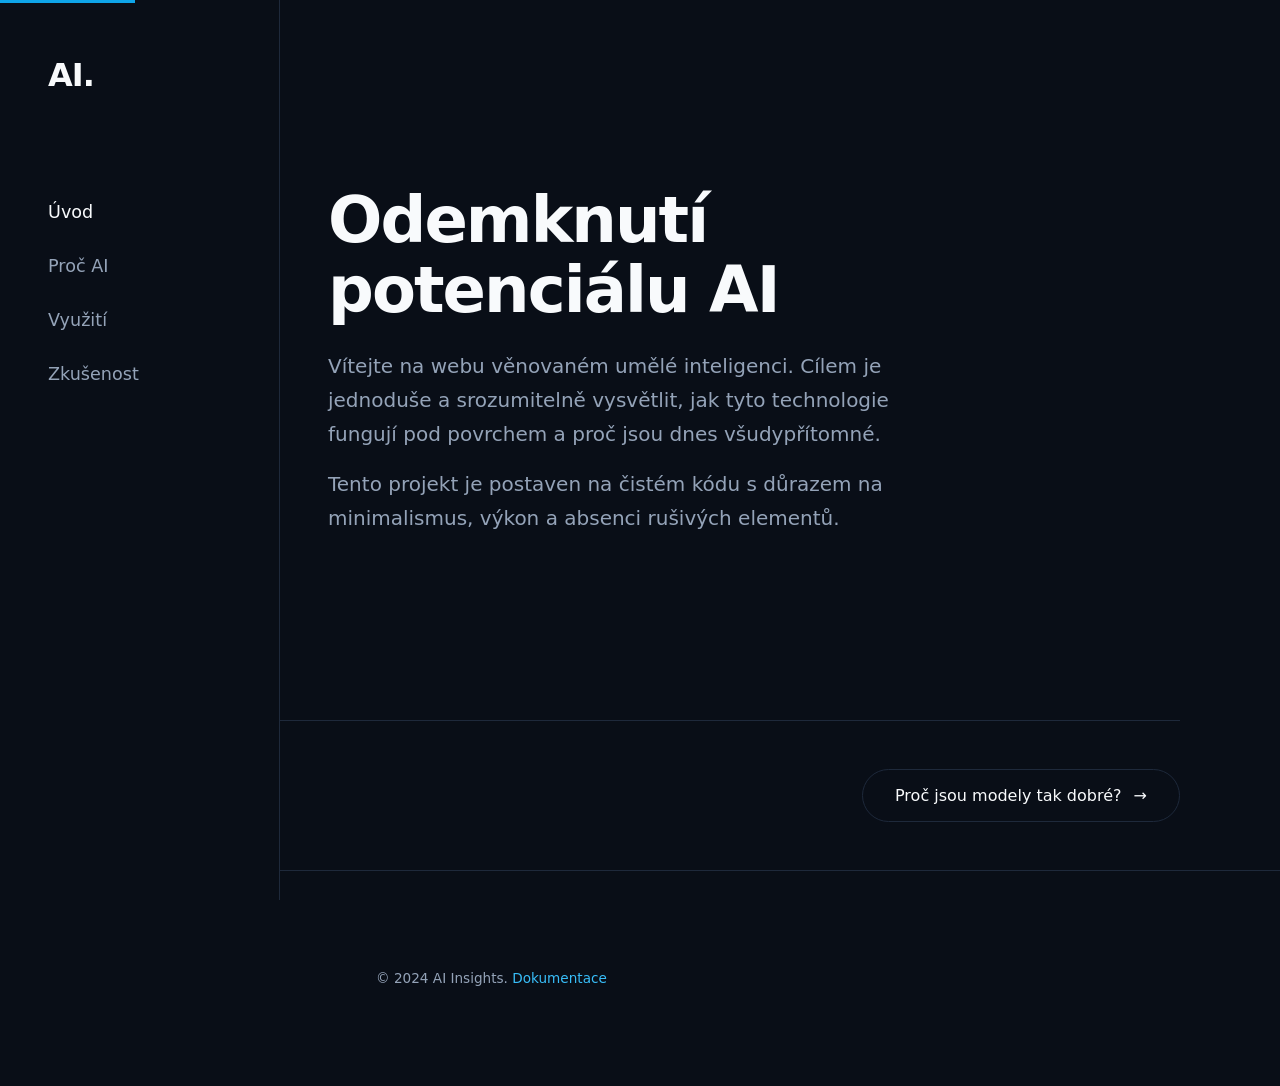
==== index.html @ 2f6a8284 "Update accessibility, SEO, responsive UI and add README" ====
<!DOCTYPE html>
<html lang="cs">
<head>
    <meta charset="UTF-8">
    <meta name="viewport" content="width=device-width, initial-scale=1.0">
    <title>Potenciál a Síla Umělé Inteligence - Úvod</title>
    <meta name="description" content="Simplistický úvod do světa umělé inteligence.">
    <link rel="canonical" href="https://www.mojeaiprezentace.cz/">

    <!-- Open Graph / Facebook -->
    <meta property="og:title" content="Potenciál a Síla Umělé Inteligence - Úvod">
    <meta property="og:description" content="Simplistický úvod do světa umělé inteligence.">
    <meta property="og:type" content="website">
    <meta property="og:url" content="https://www.mojeaiprezentace.cz/">
    <meta property="og:image" content="https://www.mojeaiprezentace.cz/assets/og-image.png">

    <!-- Twitter -->
    <meta name="twitter:card" content="summary_large_image">
    <meta name="twitter:title" content="Potenciál a Síla Umělé Inteligence - Úvod">
    <meta name="twitter:description" content="Simplistický úvod do světa umělé inteligence.">
    <meta name="twitter:image" content="https://www.mojeaiprezentace.cz/assets/og-image.png">

    <link rel="stylesheet" href="style.css">
</head>
<body>
    <a href="#main-content" class="skip-link">Přejít na obsah</a>
    <aside class="sidebar" aria-label="Hlavní navigace">
        <div class="logo-text">AI.</div>
        <nav class="sidebar-nav">
            <a href="index.html" class="nav-link">Úvod</a>
            <a href="proc-ai.html" class="nav-link">Proč AI</a>
            <a href="vyuziti.html" class="nav-link">Využití</a>
            <a href="zkusenost.html" class="nav-link">Zkušenost</a>
        </nav>
    </aside>

    <div class="main-wrapper">
        <main id="main-content">
            <section class="hero">
                <div class="container">
                    <h1 id="hero-title" class="fade-in-left">Odemknutí<br>potenciálu AI</h1>
                    <p class="hero-subtitle fade-in-left">Vítejte na webu věnovaném umělé inteligenci. Cílem je jednoduše a srozumitelně vysvětlit, jak tyto technologie fungují pod povrchem a proč jsou dnes všudypřítomné.</p>
                    <p class="hero-subtitle fade-in-left" style="margin-top: 1rem;">Tento projekt je postaven na čistém kódu s důrazem na minimalismus, výkon a absenci rušivých elementů.</p>
                </div>
            </section>
            
            
            <div class="container page-navigation">
                <a href="proc-ai.html" class="btn-next fade-in-left">Proč jsou modely tak dobré?</a>
            </div>
        </main>

        <footer class="site-footer">
            <div class="container">
                <p>&copy; 2024 AI Insights. <a href="dokumentace.html">Dokumentace</a></p>
            </div>
        </footer>
    </div>
    <script src="script.js" defer></script>
</body>
</html>
---- style.css ----
:root {
    --clr-bg: #090e17;
    --clr-bg-surface: #0f172a;
    --clr-bg-card: #1e293b;
    
    --clr-primary-400: #38bdf8;
    --clr-primary-500: #0ea5e9;
    --clr-primary-700: #0369a1;
    
    --clr-text-main: #f8fafc;
    --clr-text-muted: #94a3b8;
    --clr-border: #1e293b;
    
    --font-sans: system-ui, -apple-system, BlinkMacSystemFont, "Segoe UI", Roboto, Helvetica, Arial, sans-serif;
    
    --sidebar-width: 280px;
    --spacing-md: 1.5rem;
    --spacing-lg: 3rem;
    --spacing-xl: 6rem;
    --border-radius: 4px;
}

*, *::before, *::after {
    box-sizing: border-box;
    margin: 0;
    padding: 0;
}

html {
    scroll-behavior: smooth;
    font-size: 16px;
}

body {
    font-family: var(--font-sans);
    line-height: 1.7;
    color: var(--clr-text-main);
    background-color: var(--clr-bg);
    -webkit-font-smoothing: antialiased;
}

a {
    color: var(--clr-primary-400);
    text-decoration: none;
    transition: color 0.2s;
}

a:hover, a:focus {
    color: var(--clr-primary-500);
    text-decoration: underline;
}

/* Přístupnost: viditelné fokusové styly pro klávesnici */
a:focus,
button:focus,
.btn-next:focus,
.btn-primary:focus,
.nav-link:focus {
    outline: 3px solid rgba(14,165,233,0.35);
    outline-offset: 3px;
    border-radius: 6px;
}

/* Skip-link: již existuje, zajistit čitelnost při fokusování */
.skip-link:focus {
    top: 0;
    left: 0;
    background: var(--clr-primary-500);
    color: white;
    padding: 8px 12px;
}

ul { list-style: none; }
.sr-only { position: absolute; width: 1px; height: 1px; padding: 0; margin: -1px; overflow: hidden; clip: rect(0,0,0,0); border: 0; }
.skip-link { position: absolute; top: -40px; left: 0; background: var(--clr-primary-500); color: white; padding: 8px; z-index: 100; }
.skip-link:focus { top: 0; }


.sidebar {
    width: var(--sidebar-width);
    height: 100vh;
    position: fixed;
    top: 0;
    left: 0;
    border-right: 1px solid var(--clr-border);
    background-color: var(--clr-bg);
    display: flex;
    flex-direction: column;
    padding: var(--spacing-lg);
    z-index: 50;
}

.sidebar .logo-text {
    font-size: 2rem;
    font-weight: bold;
    color: var(--clr-text-main);
    margin-bottom: var(--spacing-xl);
    letter-spacing: -1px;
}

.sidebar-nav {
    display: flex;
    flex-direction: column;
    gap: var(--spacing-md);
}

.sidebar-nav a {
    color: var(--clr-text-muted);
    font-size: 1.1rem;
    text-decoration: none;
}

.sidebar-nav a:hover,
.sidebar-nav a.active {
    color: var(--clr-text-main);
}

.main-wrapper {
    margin-left: var(--sidebar-width);
    min-height: 100vh;
    display: flex;
    flex-direction: column;
    
    opacity: 0;
    transition: opacity 0.3s ease-out;
}

.main-wrapper.page-enter-active {
    opacity: 1;
}

.main-wrapper.page-leave-active {
    opacity: 0;
}


.container {
    width: 100%;
    max-width: 900px;
    padding: var(--spacing-lg);
}

.hero {
    flex-grow: 1;
    display: flex;
    align-items: center;
    min-height: 80vh;
}

#hero-title, .page-title {
    font-size: clamp(3rem, 5vw, 5rem);
    line-height: 1.1;
    letter-spacing: -0.03em;
    margin-bottom: var(--spacing-md);
    color: var(--clr-text-main);
    font-weight: 700;
}

.hero-subtitle, .page-subtitle {
    font-size: 1.25rem;
    color: var(--clr-text-muted);
    max-width: 600px;
}

.section {
    padding: var(--spacing-lg) 0;
}

.section-title {
    font-size: 2rem;
    margin-bottom: var(--spacing-lg);
    color: var(--clr-text-main);
}


.grid-3 {
    display: grid;
    grid-template-columns: repeat(auto-fit, minmax(280px, 1fr));
    gap: var(--spacing-lg);
}

.card {
    background: var(--clr-bg-card);
    padding: var(--spacing-lg);
    border-radius: var(--border-radius);
    border: 1px solid var(--clr-border);
}

.card h3 {
    color: var(--clr-text-main);
    margin-bottom: var(--spacing-sm);
    font-size: 1.25rem;
}

.card p {
    color: var(--clr-text-muted);
    font-size: 0.95rem;
}


.feature-list li {
    margin-bottom: var(--spacing-md);
    color: var(--clr-text-muted);
    border-left: 2px solid var(--clr-border);
    padding-left: 1rem;
}

.feature-list strong {
    color: var(--clr-text-main);
    display: block;
    margin-bottom: 0.2rem;
}


.placeholder-box {
    background-color: var(--clr-bg-surface);
    padding: var(--spacing-lg);
    border-radius: var(--border-radius);
    border: 1px solid var(--clr-border);
}

.placeholder-box p {
    margin-bottom: var(--spacing-md);
    color: var(--clr-text-muted);
}

.placeholder-box .lead {
    font-size: 1.15rem;
    color: var(--clr-text-main);
}


.btn-primary {
    display: inline-block;
    padding: 0.75rem 1.5rem;
    background: var(--clr-primary-500);
    color: white;
    border-radius: var(--border-radius);
    font-weight: bold;
    margin-top: var(--spacing-md);
}

.btn-primary:hover {
    background: var(--clr-primary-400);
    text-decoration: none;
}


.site-footer {
    padding: var(--spacing-lg);
    border-top: 1px solid var(--clr-border);
    color: var(--clr-text-muted);
    font-size: 0.85rem;
}


@media (max-width: 900px) {
    .sidebar {
        width: 100%;
        height: auto;
        position: static;
        border-right: none;
        border-bottom: 1px solid var(--clr-border);
        padding: var(--spacing-md);
        flex-direction: row;
        justify-content: space-between;
        align-items: center;
    }
    
    .sidebar .logo-text {
        margin-bottom: 0;
        font-size: 1.5rem;
    }
    
    .sidebar-nav {
        flex-direction: row;
        gap: var(--spacing-md);
    }
    
    .sidebar-nav a {
        font-size: 0.95rem;
    }
    
    .main-wrapper {
        margin-left: 0;
        width: 100%;
    }
}

@media (max-width: 600px) {
    .sidebar {
        flex-direction: column;
        align-items: flex-start;
        gap: var(--spacing-md);
    }
    .sidebar-nav {
        flex-direction: column;
        gap: 0.5rem;
    }
}




.fade-in-left {
    opacity: 0;
    transform: translateX(-30px);
    transition: opacity 0.6s cubic-bezier(0.25, 0.46, 0.45, 0.94), transform 0.6s cubic-bezier(0.25, 0.46, 0.45, 0.94);
    will-change: opacity, transform; 
}

.fade-in-left.visible {
    opacity: 1;
    transform: translateX(0);
}


.grid-3 .card:nth-child(1) { transition-delay: 0.1s; }
.grid-3 .card:nth-child(2) { transition-delay: 0.2s; }
.grid-3 .card:nth-child(3) { transition-delay: 0.3s; }


.page-navigation {
    margin-top: auto; 
    padding: var(--spacing-lg) 0;
    display: flex;
    justify-content: flex-end;
    border-top: 1px solid var(--clr-border);
}

.btn-next {
    display: inline-flex;
    align-items: center;
    gap: 0.75rem;
    padding: 0.75rem 2rem;
    background: transparent;
    color: var(--clr-text-main);
    border: 1px solid var(--clr-border);
    border-radius: 50px;
    font-weight: 500;
    transition: all 0.2s ease;
}

.btn-next::after {
    content: "→";
    transition: transform 0.2s ease;
}

.btn-next:hover {
    background: var(--clr-bg-card);
    border-color: var(--clr-primary-500);
    text-decoration: none;
}

.btn-next:hover::after {
    transform: translateX(5px); 
}
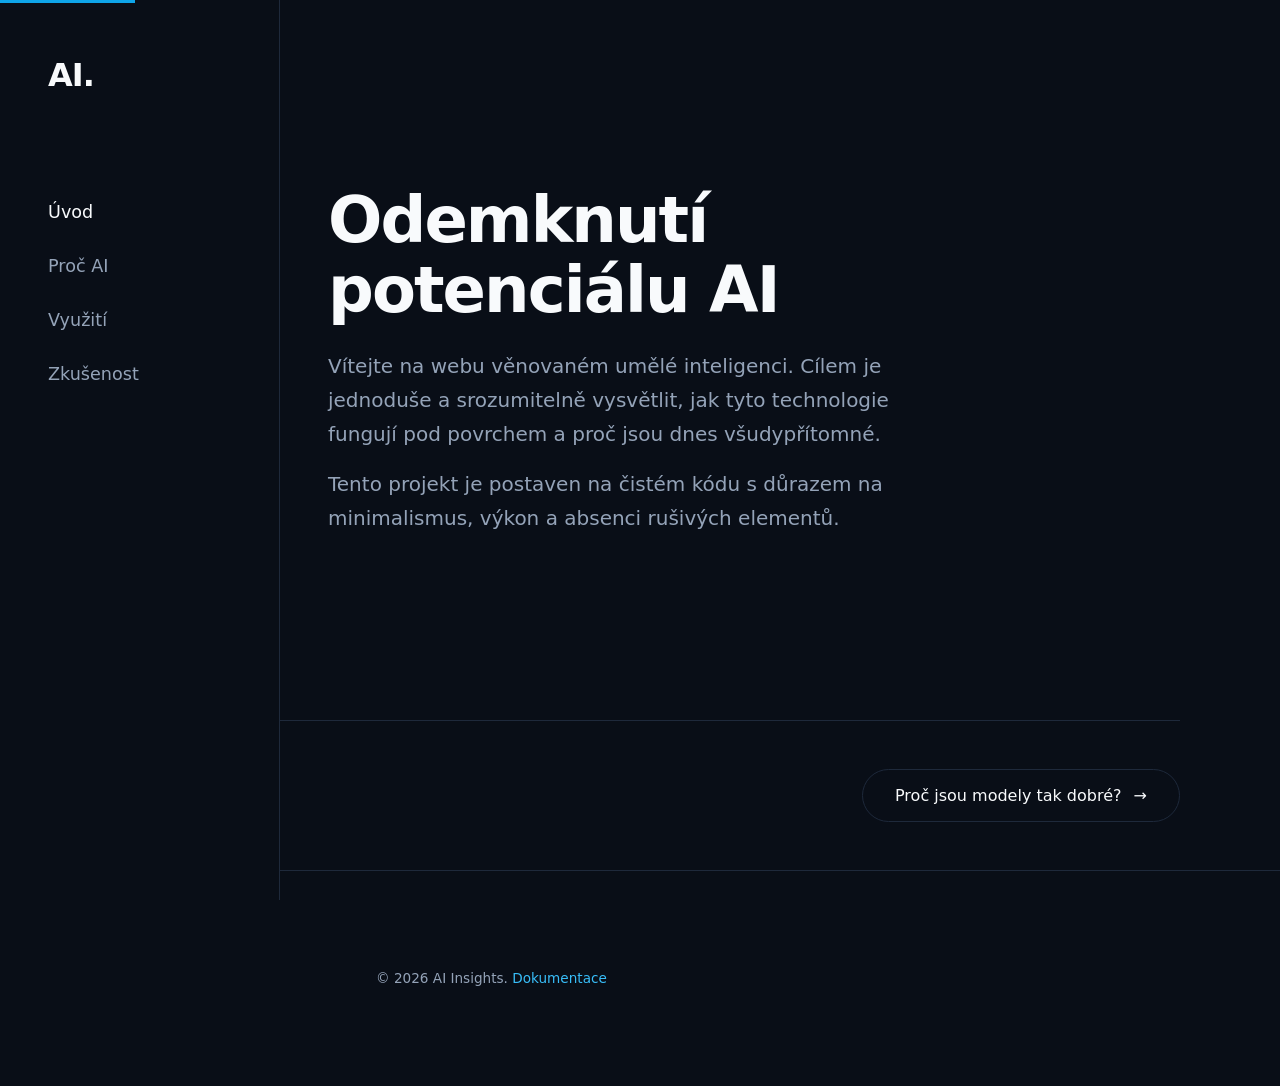
==== commit 9489192c: "Update: Fix metadata URLs, add images directory, update README documentation, add AI experience cont" ====
--- a/index.html
+++ b/index.html
@@ -5,20 +5,20 @@
     <meta name="viewport" content="width=device-width, initial-scale=1.0">
     <title>Potenciál a Síla Umělé Inteligence - Úvod</title>
     <meta name="description" content="Simplistický úvod do světa umělé inteligence.">
-    <link rel="canonical" href="https://www.mojeaiprezentace.cz/">
+    <link rel="canonical" href="https://goosening.github.io/AI_Vyuziti_Web/">
 
     <!-- Open Graph / Facebook -->
     <meta property="og:title" content="Potenciál a Síla Umělé Inteligence - Úvod">
     <meta property="og:description" content="Simplistický úvod do světa umělé inteligence.">
     <meta property="og:type" content="website">
-    <meta property="og:url" content="https://www.mojeaiprezentace.cz/">
-    <meta property="og:image" content="https://www.mojeaiprezentace.cz/assets/og-image.png">
+    <meta property="og:url" content="https://goosening.github.io/AI_Vyuziti_Web/">
+    <meta property="og:image" content="https://goosening.github.io/AI_Vyuziti_Web/assets/og-image.png">
 
     <!-- Twitter -->
     <meta name="twitter:card" content="summary_large_image">
     <meta name="twitter:title" content="Potenciál a Síla Umělé Inteligence - Úvod">
     <meta name="twitter:description" content="Simplistický úvod do světa umělé inteligence.">
-    <meta name="twitter:image" content="https://www.mojeaiprezentace.cz/assets/og-image.png">
+    <meta name="twitter:image" content="https://goosening.github.io/AI_Vyuziti_Web/assets/og-image.png">
 
     <link rel="stylesheet" href="style.css">
 </head>
@@ -52,7 +52,7 @@
 
         <footer class="site-footer">
             <div class="container">
-                <p>&copy; 2024 AI Insights. <a href="dokumentace.html">Dokumentace</a></p>
+                <p>&copy; 2026 AI Insights. <a href="dokumentace.html">Dokumentace</a></p>
             </div>
         </footer>
     </div>
